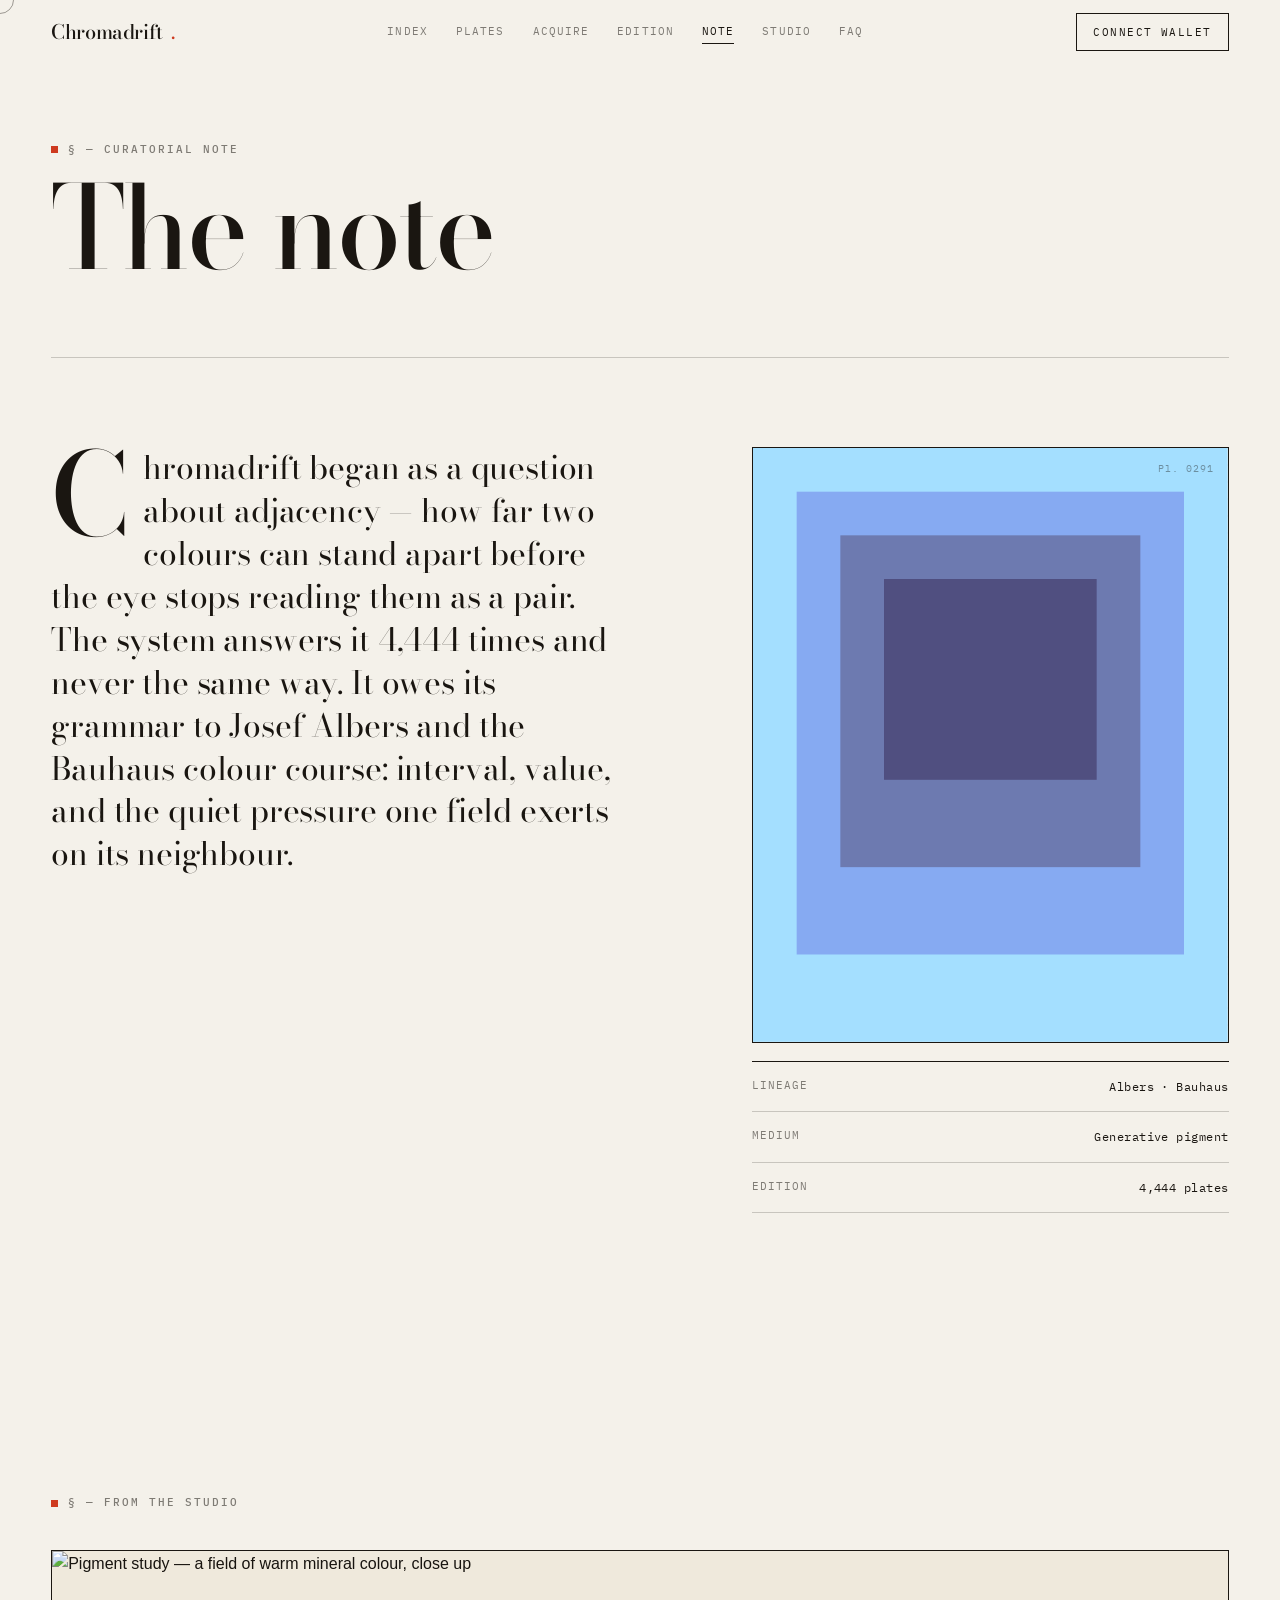
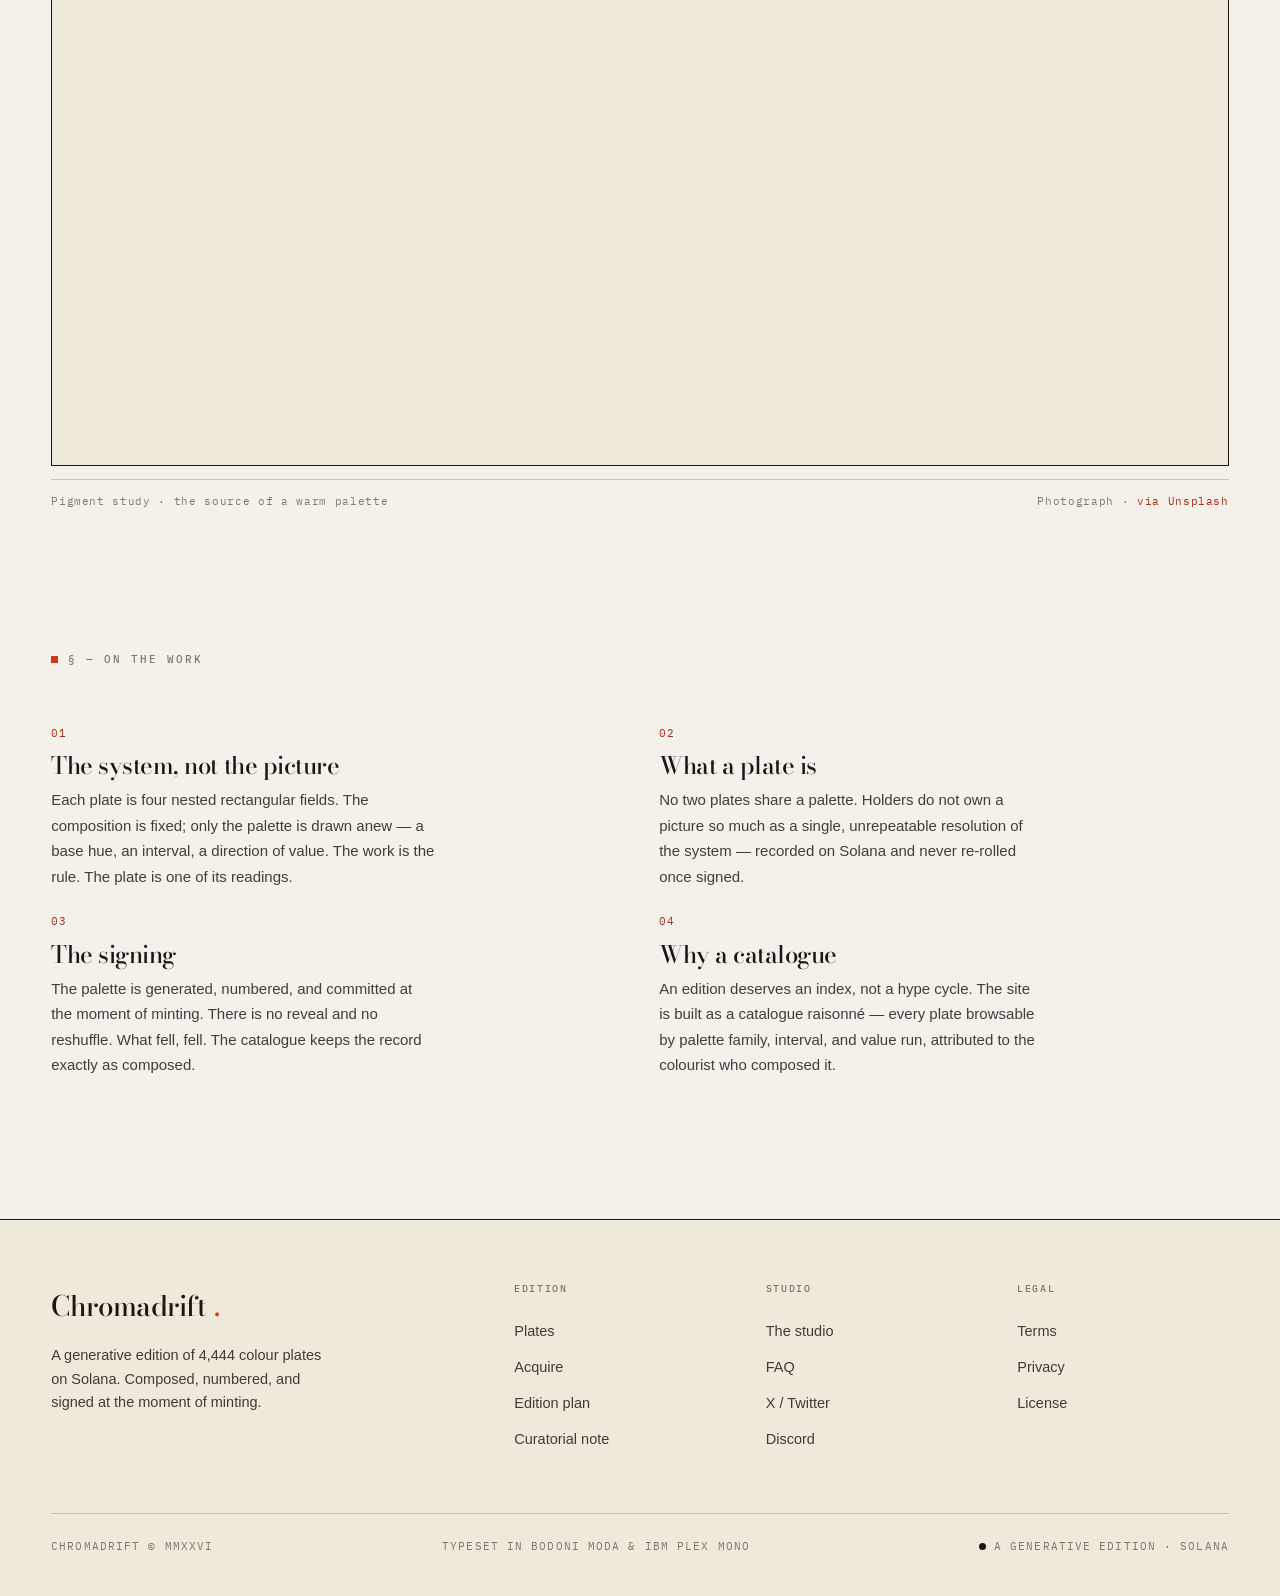
==== about.html @ 1da3e169 "feat: curatorial note, studio, and FAQ pages Co-Authored-By: Claude Opus 4.8 <noreply@anthropic.com>" ====
<!DOCTYPE html>
<html lang="en">
<head>
  <meta charset="UTF-8">
  <meta name="viewport" content="width=device-width, initial-scale=1.0">
  <title>Curatorial Note — CHROMADRIFT</title>
  <meta name="description" content="The curatorial note behind Chromadrift: a generative colour edition in the lineage of Josef Albers and the Bauhaus colour course — interval, adjacency, and the way one field changes its neighbour.">
  <link rel="canonical" href="https://chromadrift.xyz/about.html">
  <meta name="theme-color" content="#f4f1ea">
  <meta property="og:type" content="article">
  <meta property="og:site_name" content="CHROMADRIFT">
  <meta property="og:title" content="Curatorial Note — CHROMADRIFT">
  <meta property="og:description" content="A generative colour edition in the lineage of Albers and the Bauhaus colour course.">
  <meta property="og:url" content="https://chromadrift.xyz/about.html">
  <meta property="og:image" content="https://chromadrift.xyz/assets/og-image.svg">
  <meta name="twitter:card" content="summary_large_image">
  <link rel="icon" href="data:image/svg+xml,%3Csvg xmlns='http://www.w3.org/2000/svg' viewBox='0 0 32 32'%3E%3Crect fill='%23f4f1ea' width='32' height='32'/%3E%3Ccircle cx='16' cy='16' r='6' fill='%23ce3a1f'/%3E%3C/svg%3E">
  <link rel="preconnect" href="https://fonts.googleapis.com">
  <link rel="preconnect" href="https://fonts.gstatic.com" crossorigin>
  <link rel="stylesheet" href="css/main.css">
</head>
<body>
  <header class="nav" role="banner">
    <div class="nav__inner">
      <a href="index.html" class="nav__logo" aria-label="CHROMADRIFT home">Chromadrift<span class="nav__logo-dot">.</span></a>
      <nav class="nav__links" aria-label="Main">
        <a href="index.html" class="nav__link" data-nav-link>Index</a>
        <a href="collection.html" class="nav__link" data-nav-link>Plates</a>
        <a href="mint.html" class="nav__link" data-nav-link>Acquire</a>
        <a href="roadmap.html" class="nav__link" data-nav-link>Edition</a>
        <a href="about.html" class="nav__link nav__link--active" data-nav-link>Note</a>
        <a href="team.html" class="nav__link" data-nav-link>Studio</a>
        <a href="faq.html" class="nav__link" data-nav-link>FAQ</a>
      </nav>
      <div class="nav__actions">
        <button type="button" class="btn btn--sm btn--wallet" data-wallet-connect>Connect Wallet</button>
        <button type="button" class="nav__toggle" data-nav-toggle aria-expanded="false" aria-controls="nav-mobile" aria-label="Open menu"><span></span><span></span><span></span></button>
      </div>
    </div>
    <nav id="nav-mobile" class="nav__mobile" data-nav-mobile hidden aria-label="Mobile">
      <a href="index.html" class="nav__mobile-link" data-no="01">Index</a>
      <a href="collection.html" class="nav__mobile-link" data-no="02">Plates</a>
      <a href="mint.html" class="nav__mobile-link" data-no="03">Acquire</a>
      <a href="roadmap.html" class="nav__mobile-link" data-no="04">Edition</a>
      <a href="about.html" class="nav__mobile-link" data-no="05">Note</a>
      <a href="team.html" class="nav__mobile-link" data-no="06">Studio</a>
      <a href="faq.html" class="nav__mobile-link" data-no="07">FAQ</a>
    </nav>
  </header>

  <main id="main-content">
    <div class="container">
      <header class="page-head reveal">
        <div class="sec-mark"><span>§ — Curatorial Note</span></div>
        <h1 class="page-head__title">The note</h1>
      </header>

      <section class="section about-split grid12" style="padding-top:clamp(48px,7vw,96px);">
        <div class="about-split__lead reveal">
          <p class="serif-lead drop-cap">Chromadrift began as a question about adjacency — how far two colours can stand apart before the eye stops reading them as a pair. The system answers it 4,444 times and never the same way. It owes its grammar to Josef Albers and the Bauhaus colour course: interval, value, and the quiet pressure one field exerts on its neighbour.</p>
        </div>
        <aside class="about-split__aside reveal">
          <div class="figure__frame ar-4-5 is-zoom" data-plate-interactive>
            <canvas data-plate data-plate-interactive data-seed="291" data-plate-chroma="0.12"></canvas>
            <span class="figure__dim">Pl. 0291</span>
          </div>
          <div class="spec" style="margin-top:18px;">
            <div class="spec__row"><span class="spec__key">Lineage</span><span>Albers · Bauhaus</span></div>
            <div class="spec__row"><span class="spec__key">Medium</span><span>Generative pigment</span></div>
            <div class="spec__row"><span class="spec__key">Edition</span><span>4,444 plates</span></div>
          </div>
        </aside>
      </section>

      <section class="section" style="padding-bottom:0;">
        <div class="sec-mark reveal" style="margin-bottom:clamp(24px,3vw,40px);"><span>§ — From the studio</span></div>
        <figure class="studio-photo reveal" style="margin:0;">
          <div class="studio-photo__frame is-zoom">
            <img src="https://images.unsplash.com/photo-1554755229-ca4470e07232?w=2000&q=80&auto=format&fit=crop"
                 alt="Pigment study — a field of warm mineral colour, close up" loading="lazy" decoding="async">
          </div>
          <figcaption class="studio-photo__cap">
            <span>Pigment study · the source of a warm palette</span>
            <span>Photograph · <a href="https://images.unsplash.com/photo-1554755229-ca4470e07232" target="_blank" rel="noopener noreferrer">via Unsplash</a></span>
          </figcaption>
        </figure>
      </section>

      <section class="section">
        <div class="sec-mark reveal" style="margin-bottom:clamp(32px,5vw,56px);"><span>§ — On the work</span></div>
        <div class="lore-blocks">
          <article class="lore-block reveal">
            <div class="lore-block__no">01</div>
            <h3>The system, not the picture</h3>
            <p>Each plate is four nested rectangular fields. The composition is fixed; only the palette is drawn anew — a base hue, an interval, a direction of value. The work is the rule. The plate is one of its readings.</p>
          </article>
          <article class="lore-block reveal">
            <div class="lore-block__no">02</div>
            <h3>What a plate is</h3>
            <p>No two plates share a palette. Holders do not own a picture so much as a single, unrepeatable resolution of the system — recorded on Solana and never re-rolled once signed.</p>
          </article>
          <article class="lore-block reveal">
            <div class="lore-block__no">03</div>
            <h3>The signing</h3>
            <p>The palette is generated, numbered, and committed at the moment of minting. There is no reveal and no reshuffle. What fell, fell. The catalogue keeps the record exactly as composed.</p>
          </article>
          <article class="lore-block reveal">
            <div class="lore-block__no">04</div>
            <h3>Why a catalogue</h3>
            <p>An edition deserves an index, not a hype cycle. The site is built as a catalogue raisonné — every plate browsable by palette family, interval, and value run, attributed to the colourist who composed it.</p>
          </article>
        </div>
      </section>
    </div>
  </main>

  <footer class="footer" role="contentinfo">
    <div class="container">
      <div class="footer__grid">
        <div class="footer__brand">
          <a href="index.html" class="nav__logo">Chromadrift<span class="nav__logo-dot">.</span></a>
          <p>A generative edition of 4,444 colour plates on Solana. Composed, numbered, and signed at the moment of minting.</p>
        </div>
        <div>
          <h3 class="footer__heading">Edition</h3>
          <a href="collection.html" class="footer__link">Plates</a>
          <a href="mint.html" class="footer__link">Acquire</a>
          <a href="roadmap.html" class="footer__link">Edition plan</a>
          <a href="about.html" class="footer__link">Curatorial note</a>
        </div>
        <div>
          <h3 class="footer__heading">Studio</h3>
          <a href="team.html" class="footer__link">The studio</a>
          <a href="faq.html" class="footer__link">FAQ</a>
          <a href="https://x.com/chromadrift" class="footer__link" target="_blank" rel="noopener noreferrer">X / Twitter</a>
          <a href="https://discord.gg/chromadrift" class="footer__link" target="_blank" rel="noopener noreferrer">Discord</a>
        </div>
        <div>
          <h3 class="footer__heading">Legal</h3>
          <a href="#" class="footer__link">Terms</a>
          <a href="#" class="footer__link">Privacy</a>
          <a href="#" class="footer__link">License</a>
        </div>
      </div>
      <div class="footer__bottom">
        <span>Chromadrift © MMXXVI</span>
        <span>Typeset in Bodoni Moda &amp; IBM Plex Mono</span>
        <span class="footer__solana"><span class="footer__solana-dot" aria-hidden="true"></span> A generative edition · Solana</span>
      </div>
    </div>
  </footer>

  <script type="module" src="js/main.js"></script>
</body>
</html>
---- css/main.css ----
@import "variables.css";
@import "base.css";
@import "effects.css";
@import "components.css";
@import "pages.css";
@import "interactions.css";
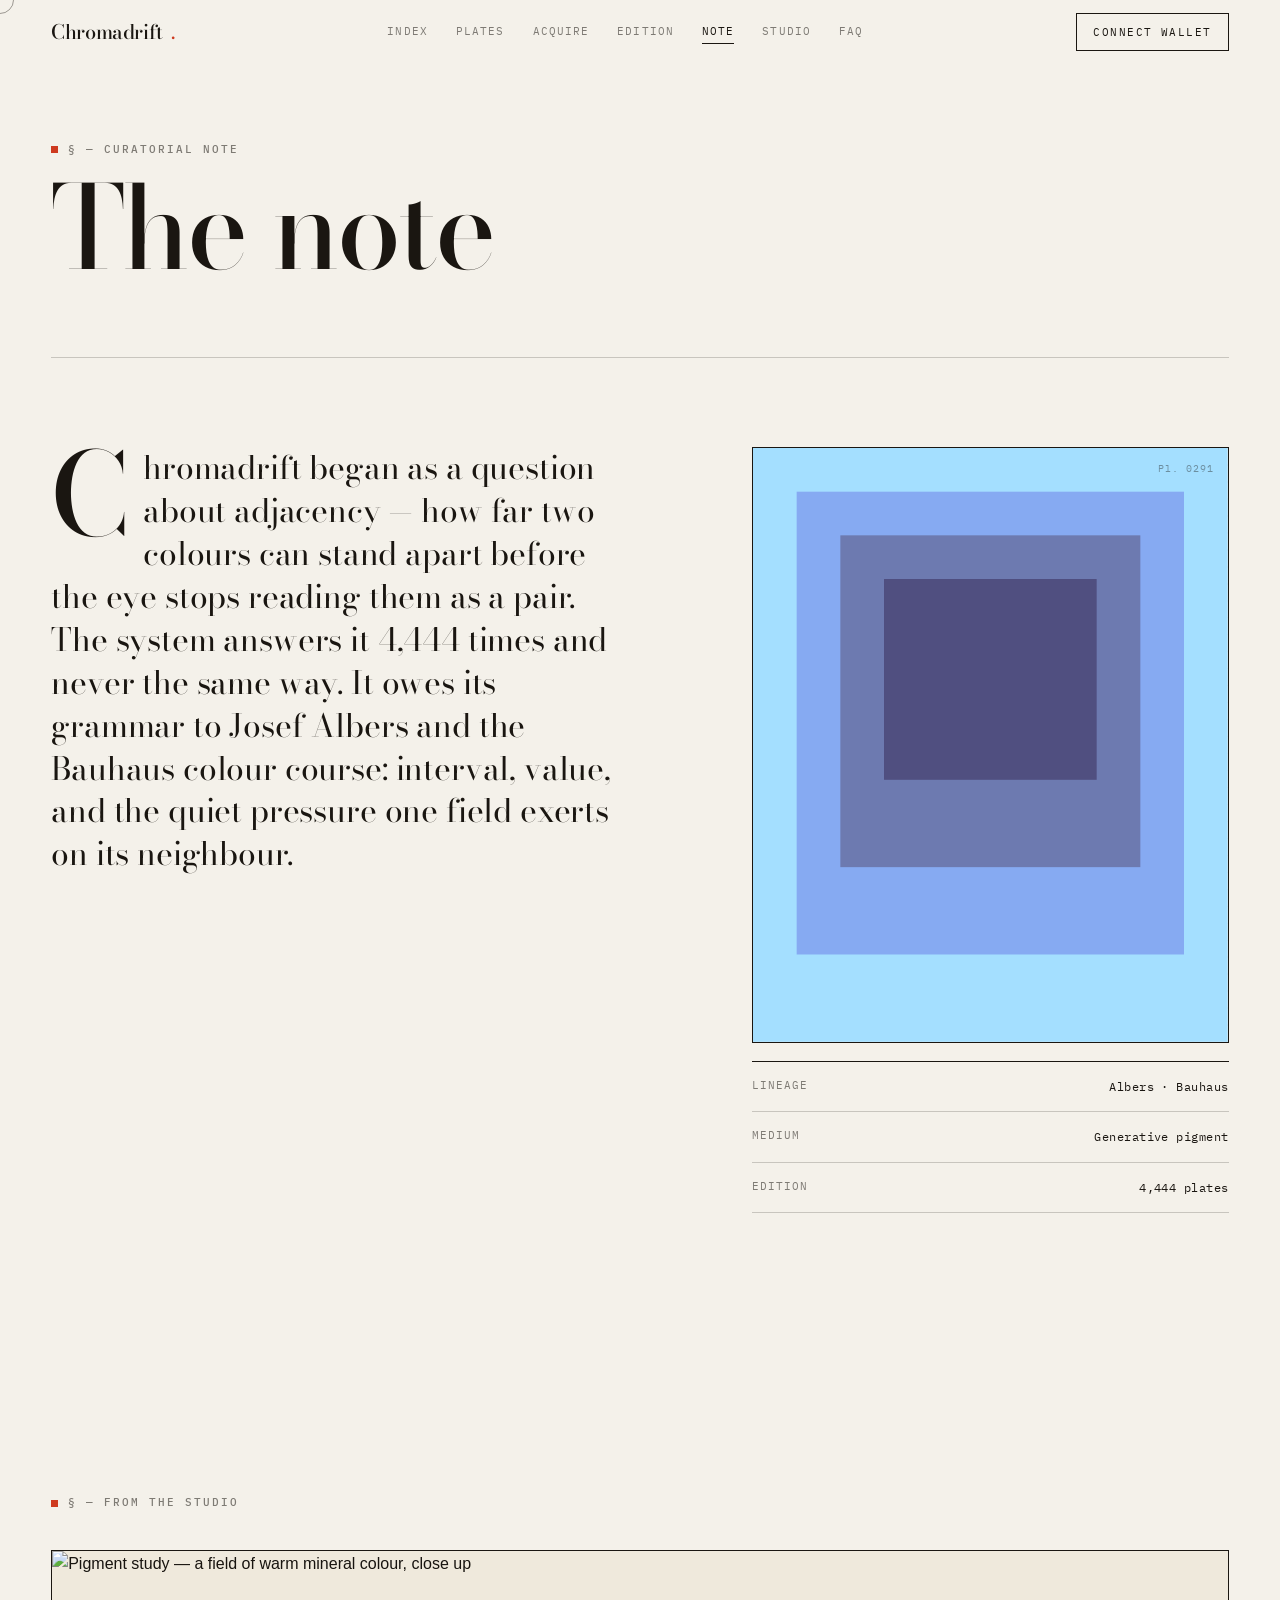
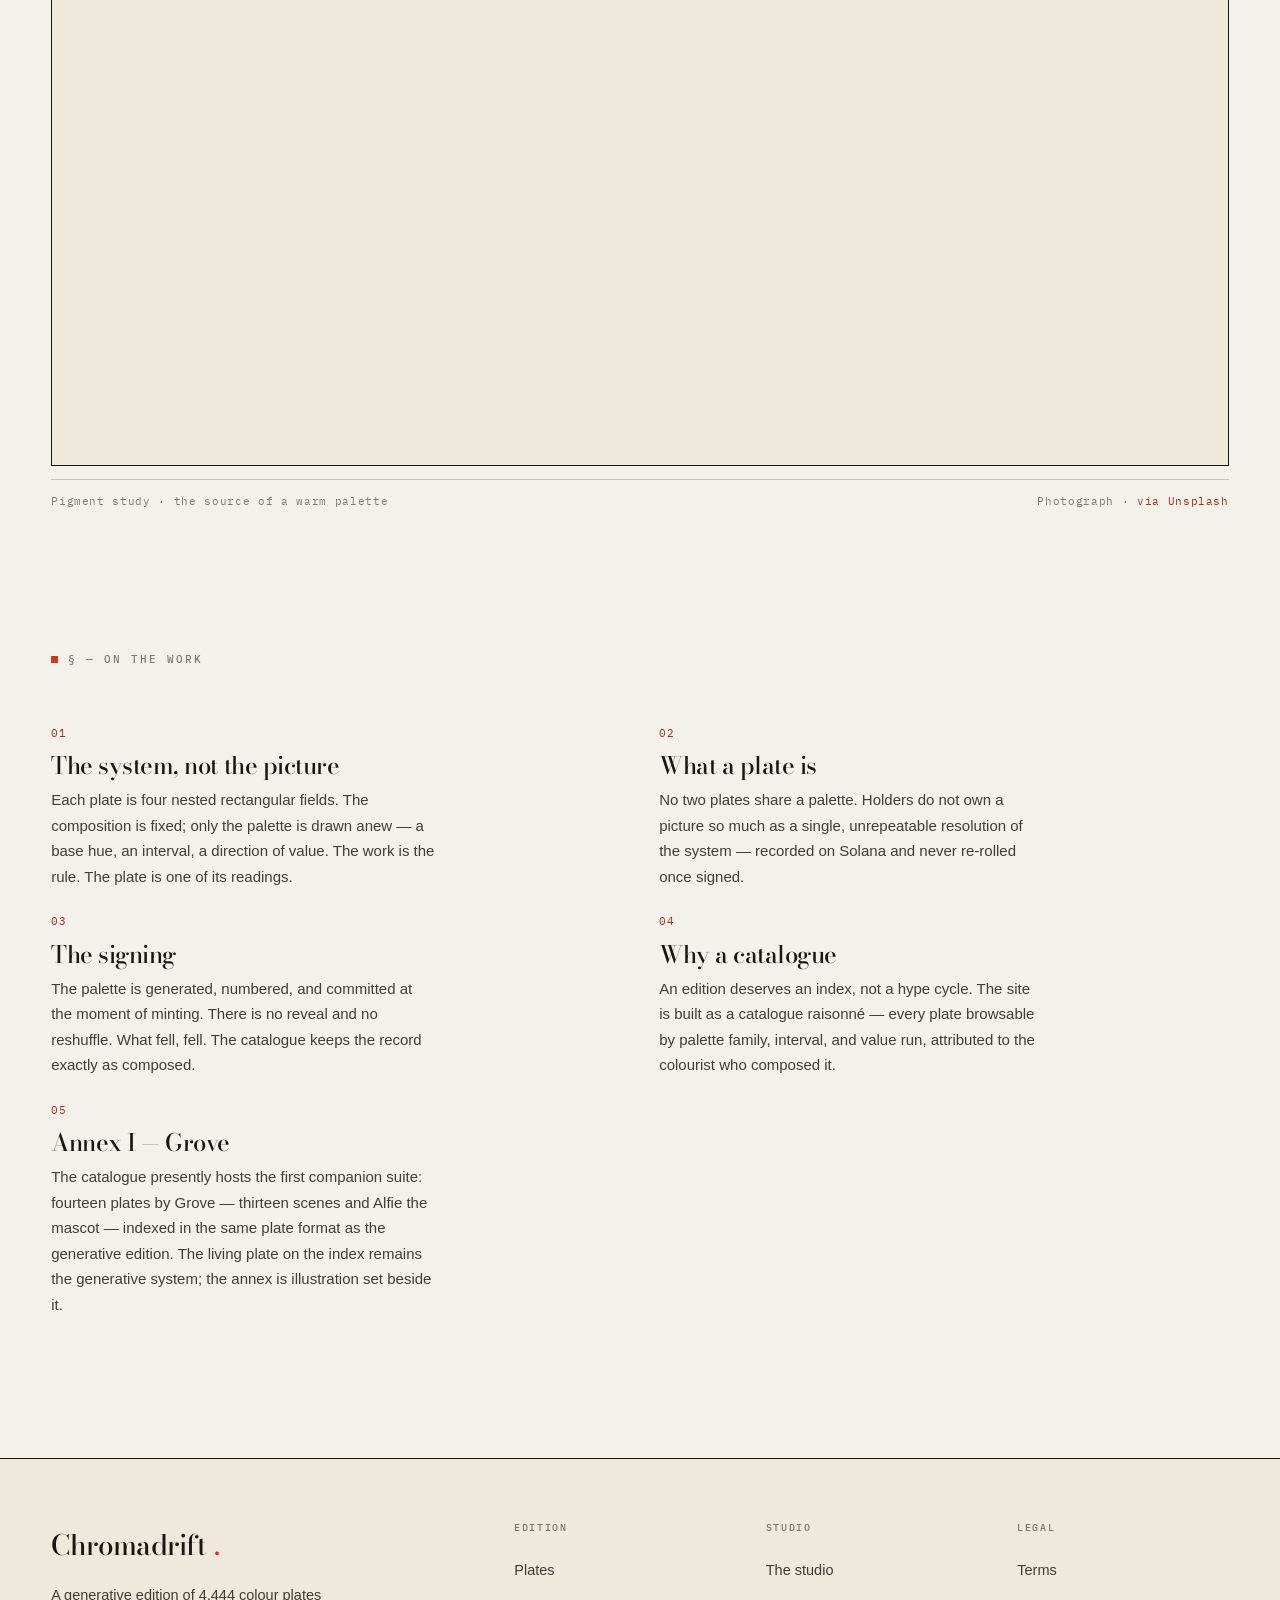
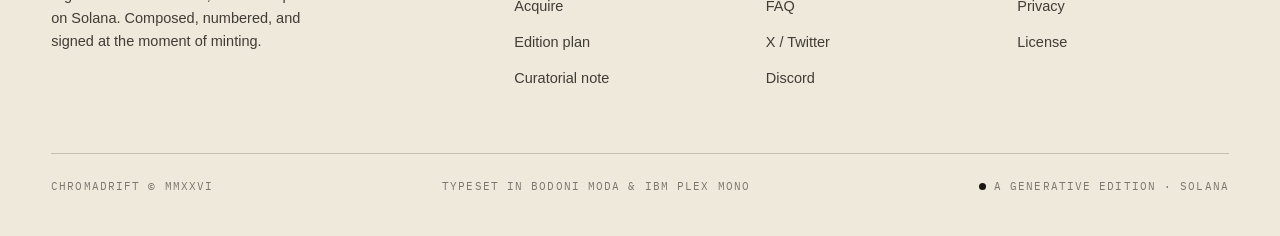
==== commit 210e9c02: "fix(copy): frame Grove as Annex I within Chromadrift Unify the split between generative edition copy" ====
--- a/about.html
+++ b/about.html
@@ -109,6 +109,11 @@
             <h3>Why a catalogue</h3>
             <p>An edition deserves an index, not a hype cycle. The site is built as a catalogue raisonné — every plate browsable by palette family, interval, and value run, attributed to the colourist who composed it.</p>
           </article>
+          <article class="lore-block reveal">
+            <div class="lore-block__no">05</div>
+            <h3>Annex I — Grove</h3>
+            <p>The catalogue presently hosts the first companion suite: fourteen plates by Grove — thirteen scenes and Alfie the mascot — indexed in the same plate format as the generative edition. The living plate on the index remains the generative system; the annex is illustration set beside it.</p>
+          </article>
         </div>
       </section>
     </div>
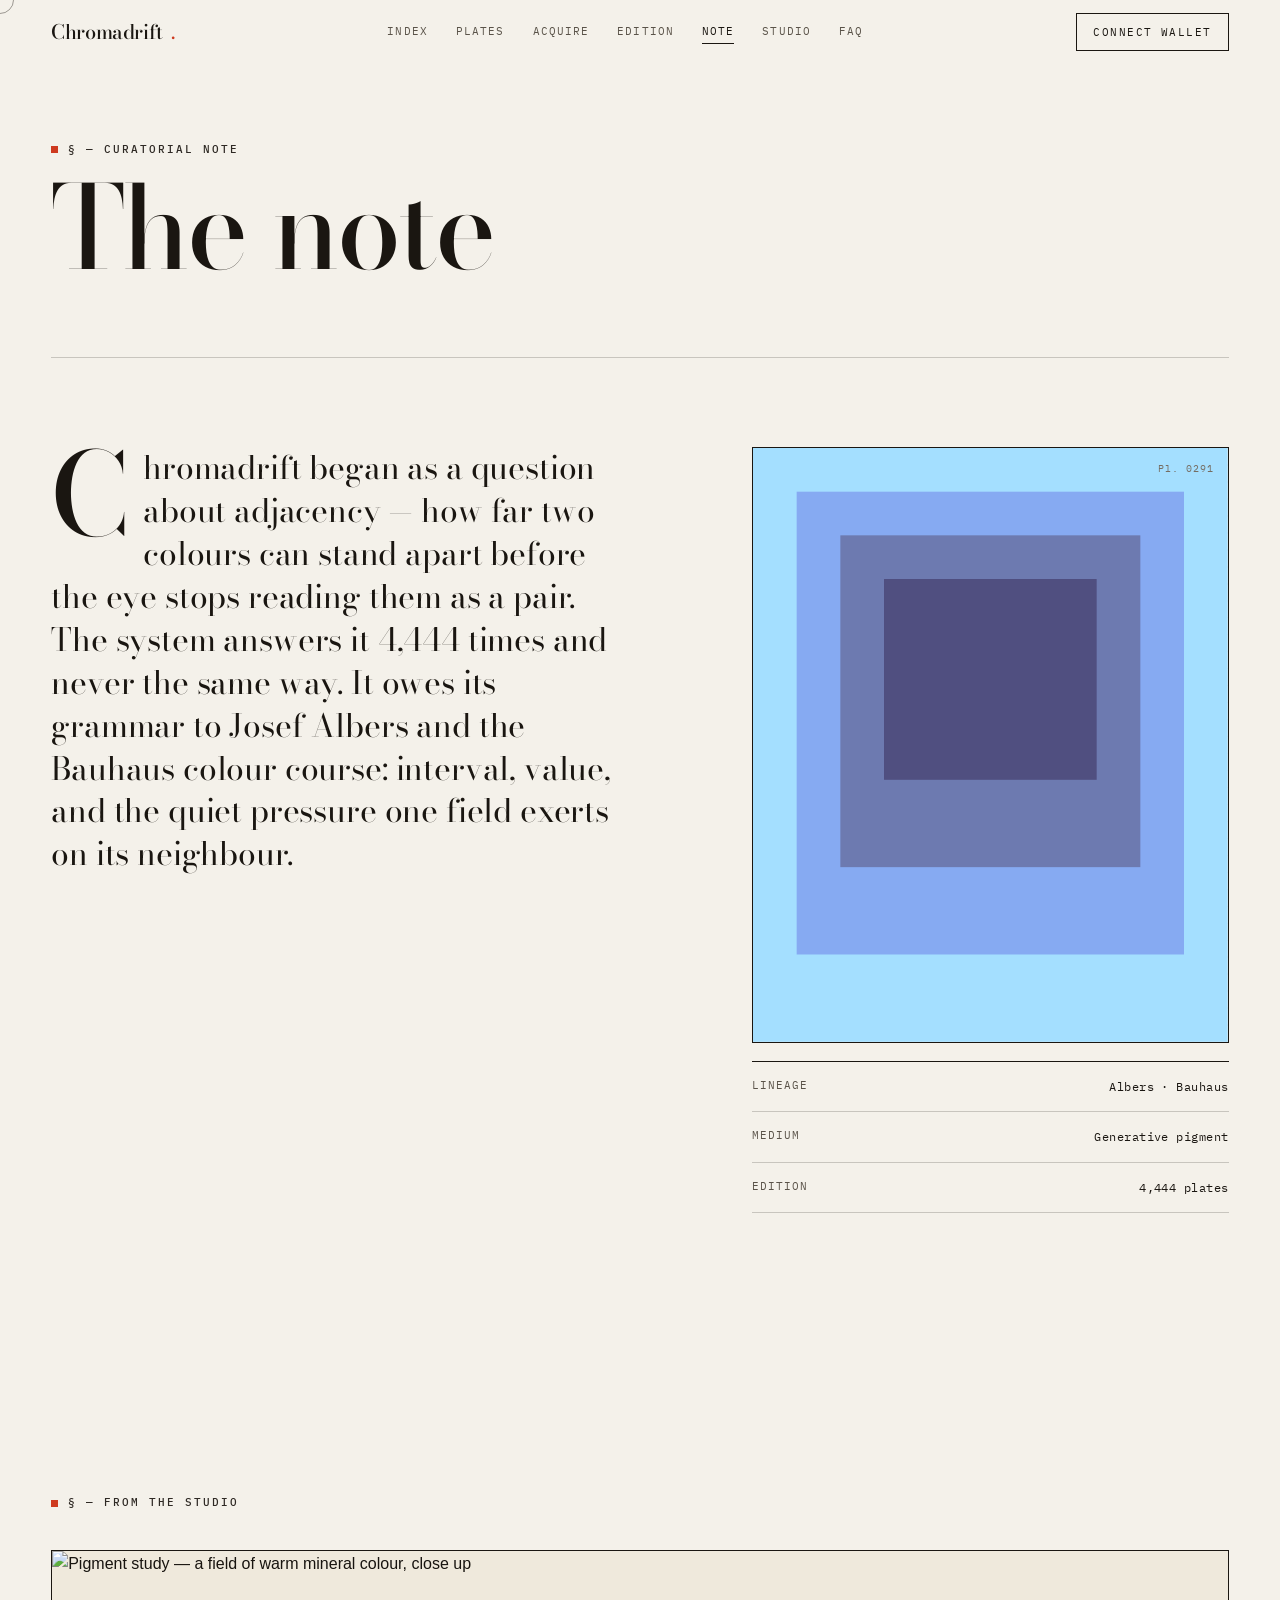
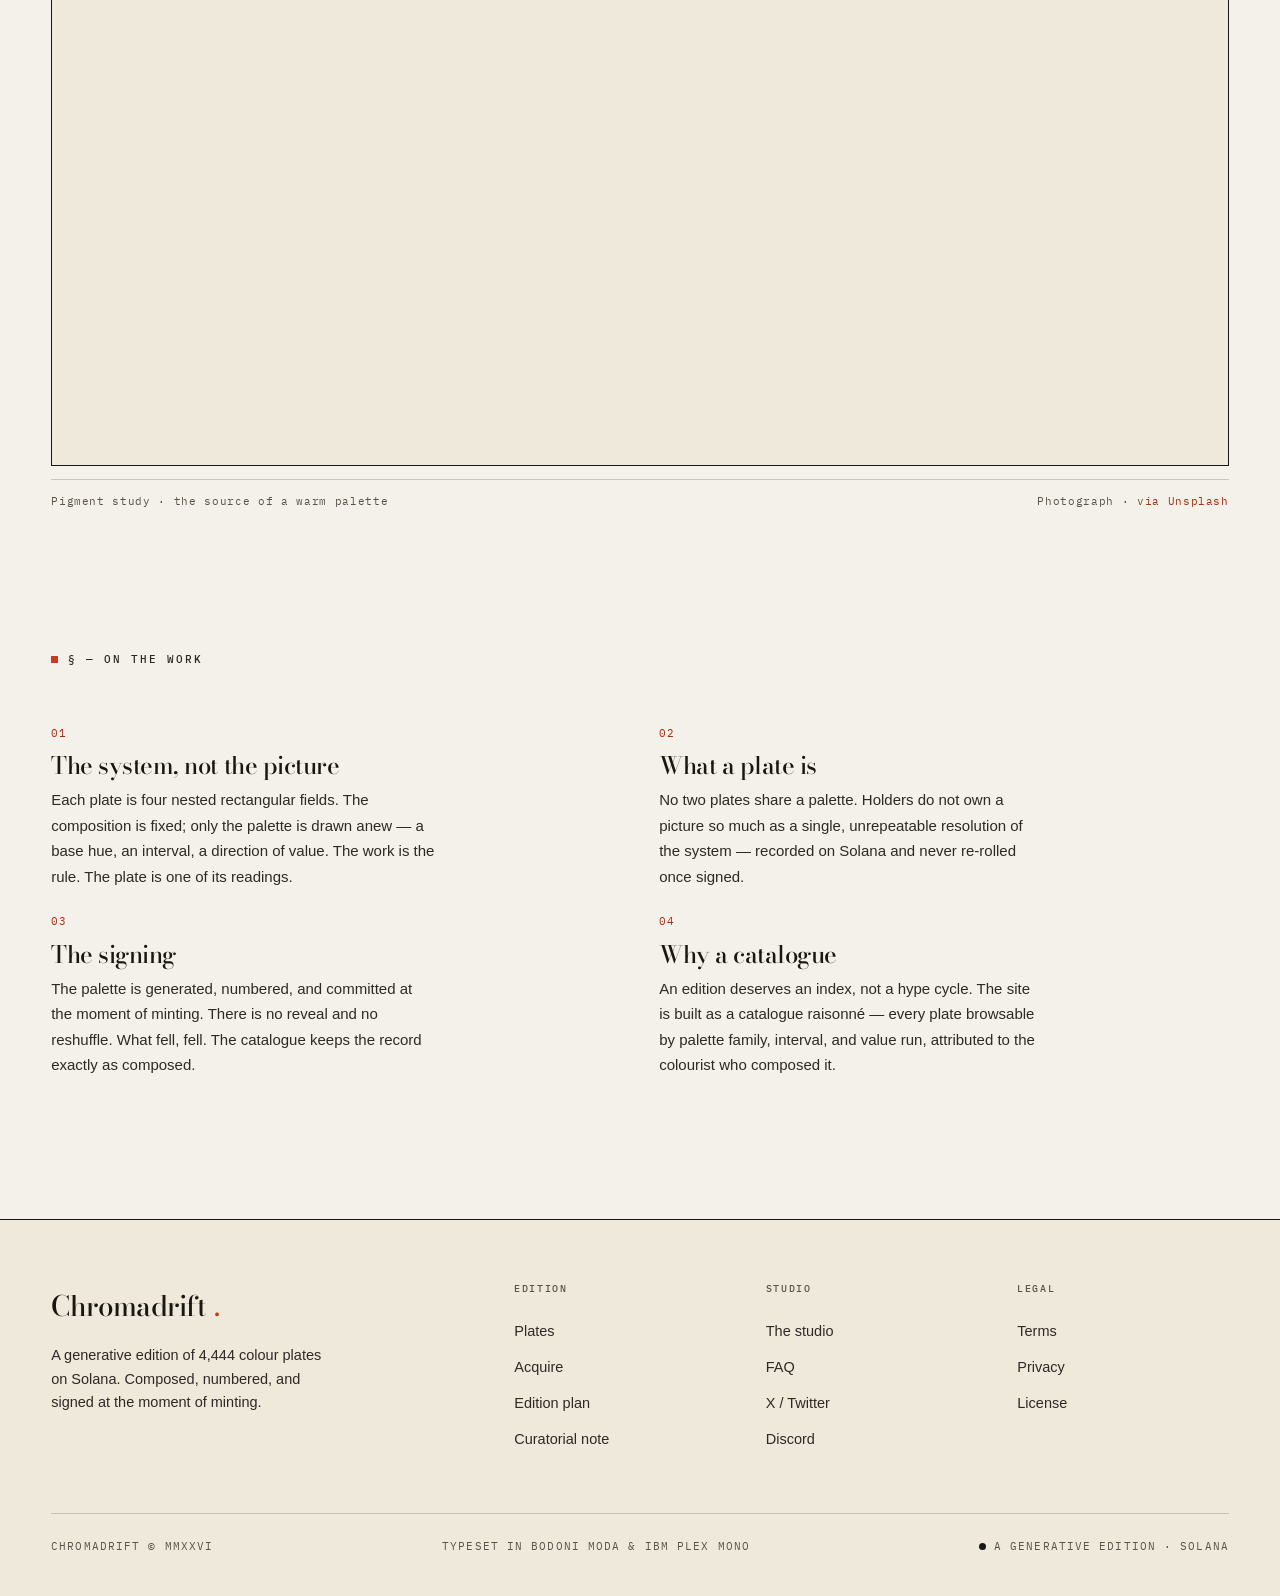
==== commit 717b391d: "feat(art): bake generative plates and remove Grove Replace Grove annex with static OKLCH palette art" ====
--- a/about.html
+++ b/about.html
@@ -109,11 +109,6 @@
             <h3>Why a catalogue</h3>
             <p>An edition deserves an index, not a hype cycle. The site is built as a catalogue raisonné — every plate browsable by palette family, interval, and value run, attributed to the colourist who composed it.</p>
           </article>
-          <article class="lore-block reveal">
-            <div class="lore-block__no">05</div>
-            <h3>Annex I — Grove</h3>
-            <p>The catalogue presently hosts the first companion suite: fourteen plates by Grove — thirteen scenes and Alfie the mascot — indexed in the same plate format as the generative edition. The living plate on the index remains the generative system; the annex is illustration set beside it.</p>
-          </article>
         </div>
       </section>
     </div>
@@ -142,9 +137,9 @@
         </div>
         <div>
           <h3 class="footer__heading">Legal</h3>
-          <a href="#" class="footer__link">Terms</a>
-          <a href="#" class="footer__link">Privacy</a>
-          <a href="#" class="footer__link">License</a>
+          <a href="terms.html" class="footer__link">Terms</a>
+          <a href="privacy.html" class="footer__link">Privacy</a>
+          <a href="license.html" class="footer__link">License</a>
         </div>
       </div>
       <div class="footer__bottom">
